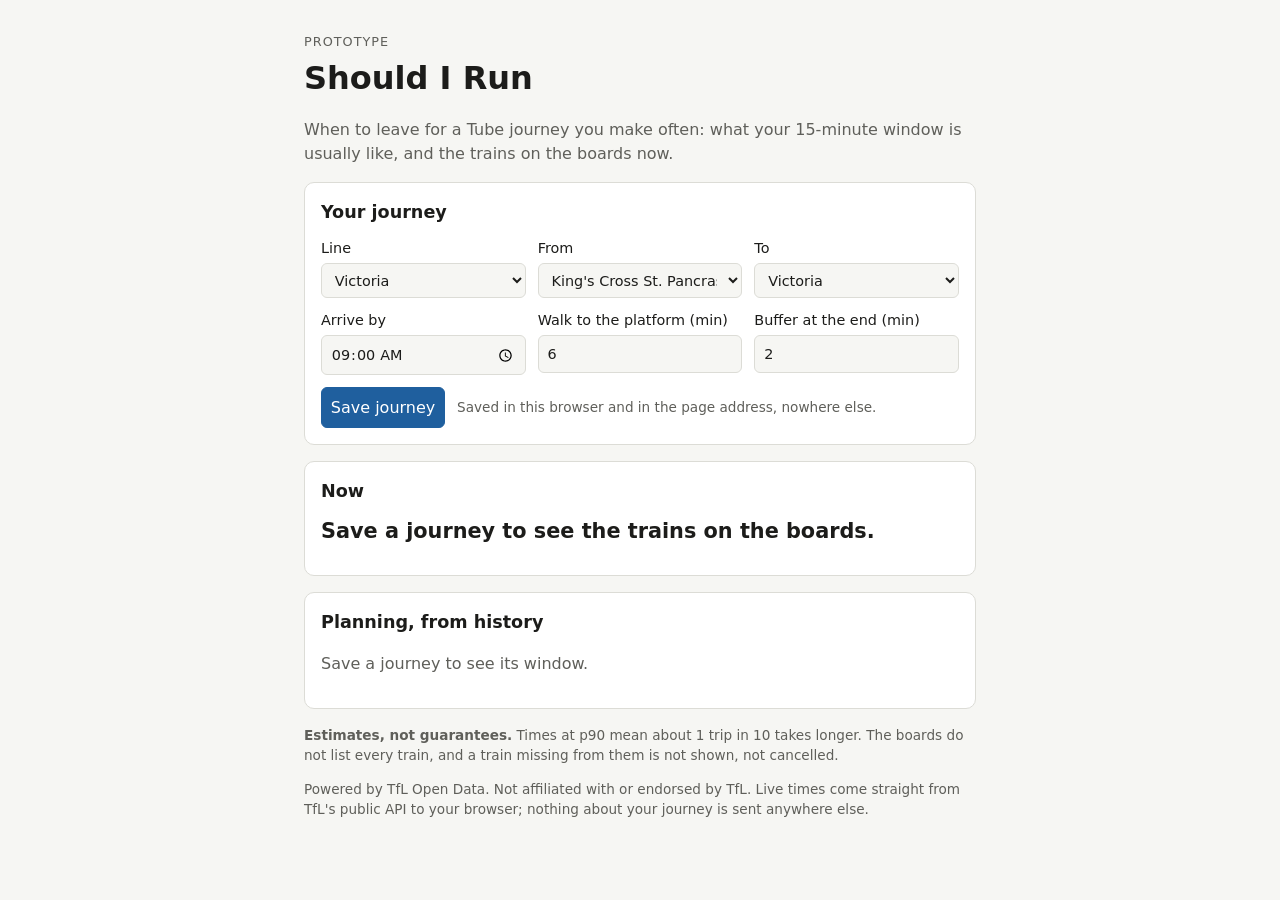
==== web/should-i-run/index.html @ 5e375de9 "feat(web): add the Should I Run prototype page A static page on its own origin: the journey lives in" ====
<!doctype html>
<html lang="en-GB">
  <head>
    <meta charset="utf-8" />
    <meta name="viewport" content="width=device-width, initial-scale=1" />
    <!--
      Its own origin (ADR-018): the only network calls are TfL's public
      arrivals API, with no key, and the published planning files.
    -->
    <meta
      http-equiv="Content-Security-Policy"
      content="default-src 'none'; script-src 'self'; style-src 'self'; img-src 'self'; connect-src https://api.tfl.gov.uk https://data.karshvashi.com; base-uri 'none'; form-action 'none'"
    />
    <meta name="referrer" content="no-referrer" />
    <title>Should I Run</title>
    <meta name="description" content="When to leave for a Tube journey: history for your 15-minute window, and the trains on the boards now." />
    <link rel="stylesheet" href="style.css" />
    <script type="module" src="app.mjs"></script>
  </head>
  <body>
    <header class="masthead">
      <p class="kicker">Prototype</p>
      <h1>Should I Run</h1>
      <p class="lede">When to leave for a Tube journey you make often: what your 15-minute window is usually like, and the trains on the boards now.</p>
    </header>

    <main>
      <section class="card" aria-labelledby="journey-title">
        <h2 id="journey-title">Your journey</h2>
        <form id="journey-form" novalidate>
          <div class="grid">
            <label>Line
              <select id="line" name="line" required></select>
            </label>
            <label>From
              <select id="origin" name="origin" required></select>
            </label>
            <label>To
              <select id="destination" name="destination" required></select>
            </label>
            <label>Arrive by
              <input id="arrive-by" name="arriveBy" type="time" value="09:00" required />
            </label>
            <label>Walk to the platform (min)
              <input id="walk" name="walk" type="number" min="0" max="120" step="1" value="6" required />
            </label>
            <label>Buffer at the end (min)
              <input id="buffer" name="buffer" type="number" min="0" max="60" step="1" value="2" required />
            </label>
          </div>
          <div class="actions">
            <button type="submit">Save journey</button>
            <p class="hint">Saved in this browser and in the page address, nowhere else.</p>
          </div>
          <p id="form-error" class="error" role="alert" hidden></p>
        </form>
      </section>

      <section class="card" aria-labelledby="live-title">
        <h2 id="live-title">Now</h2>
        <div id="verdict" class="verdict" aria-live="polite">
          <p class="headline">Save a journey to see the trains on the boards.</p>
        </div>
        <ol id="trains" class="trains"></ol>
        <p id="live-stamp" class="stamp"></p>
      </section>

      <section class="card" aria-labelledby="plan-title">
        <h2 id="plan-title">Planning, from history</h2>
        <div id="plan">
          <p class="muted">Save a journey to see its window.</p>
        </div>
      </section>
    </main>

    <footer>
      <p><strong>Estimates, not guarantees.</strong> Times at p90 mean about 1 trip in 10 takes longer. The boards do not list every train, and a train missing from them is not shown, not cancelled.</p>
      <p>Powered by TfL Open Data. Not affiliated with or endorsed by TfL. Live times come straight from TfL's public API to your browser; nothing about your journey is sent anywhere else.</p>
    </footer>
  </body>
</html>
---- web/should-i-run/style.css ----
:root {
  --bg: #f6f6f3;
  --surface: #ffffff;
  --text: #1c1c1a;
  --muted: #5f5f5a;
  --border: #dcdcd6;
  --accent: #1f5f9e;
  --good: #1d6b3a;
  --warn: #8a5a00;
  --bad: #a3271f;
  --radius: 10px;
  color-scheme: light dark;
}

@media (prefers-color-scheme: dark) {
  :root {
    --bg: #121211;
    --surface: #1c1c1a;
    --text: #ecece8;
    --muted: #a5a59e;
    --border: #34342f;
    --accent: #7fb2e6;
    --good: #6cc48b;
    --warn: #e0b257;
    --bad: #f08a80;
  }
}

* {
  box-sizing: border-box;
}

body {
  margin: 0;
  background: var(--bg);
  color: var(--text);
  font: 16px/1.5 system-ui, -apple-system, "Segoe UI", Roboto, sans-serif;
}

.masthead,
main,
footer {
  max-width: 44rem;
  margin: 0 auto;
  padding: 0 16px;
}

.masthead {
  padding-top: 2rem;
}

.kicker {
  margin: 0;
  font-size: 0.8rem;
  letter-spacing: 0.08em;
  text-transform: uppercase;
  color: var(--muted);
}

h1 {
  margin: 0.2rem 0 0.5rem;
  font-size: 2rem;
}

h2 {
  margin: 0 0 0.75rem;
  font-size: 1.1rem;
}

.lede,
.muted,
.hint,
.stamp {
  color: var(--muted);
}

.card {
  background: var(--surface);
  border: 1px solid var(--border);
  border-radius: var(--radius);
  padding: 1rem;
  margin: 1rem 0;
}

.grid {
  display: grid;
  grid-template-columns: repeat(auto-fit, minmax(12rem, 1fr));
  gap: 0.75rem;
}

label {
  display: flex;
  flex-direction: column;
  gap: 0.25rem;
  font-size: 0.9rem;
}

select,
input,
button {
  font: inherit;
  padding: 0.45rem 0.55rem;
  border: 1px solid var(--border);
  border-radius: 6px;
  background: var(--bg);
  color: var(--text);
  min-width: 0;
}

button {
  background: var(--accent);
  border-color: var(--accent);
  color: #fff;
  cursor: pointer;
}

.actions {
  display: flex;
  flex-wrap: wrap;
  align-items: center;
  gap: 0.75rem;
  margin-top: 0.75rem;
}

.hint,
.stamp {
  margin: 0;
  font-size: 0.85rem;
}

.error {
  color: var(--bad);
}

.verdict .headline {
  margin: 0;
  font-size: 1.3rem;
  font-weight: 650;
}

.verdict .detail {
  margin: 0.25rem 0 0;
  color: var(--muted);
}

.verdict[data-kind="leave_now"] .headline,
.verdict[data-kind="leave_by"] .headline {
  color: var(--good);
}

.verdict[data-kind="wont_make"] .headline {
  color: var(--bad);
}

.verdict[data-kind="none_shown"] .headline,
.verdict[data-kind="none_reachable"] .headline,
.verdict[data-kind="error"] .headline {
  color: var(--warn);
}

.trains {
  list-style: none;
  padding: 0;
  margin: 0.75rem 0;
}

.trains li {
  display: flex;
  flex-wrap: wrap;
  gap: 0.25rem 0.75rem;
  padding: 0.4rem 0;
  border-top: 1px solid var(--border);
  font-variant-numeric: tabular-nums;
}

.trains .time {
  font-weight: 650;
  min-width: 3.2rem;
}

.trains .note {
  color: var(--muted);
}

.stats {
  display: grid;
  grid-template-columns: repeat(auto-fit, minmax(10rem, 1fr));
  gap: 0.5rem 1rem;
  margin: 0.75rem 0 0;
}

.stats div {
  border-left: 3px solid var(--border);
  padding-left: 0.5rem;
}

.stats dt {
  font-size: 0.8rem;
  color: var(--muted);
}

.stats dd {
  margin: 0;
  font-weight: 600;
  font-variant-numeric: tabular-nums;
}

.leave-by {
  font-size: 1.3rem;
  font-weight: 650;
  margin: 0;
}

footer {
  padding-bottom: 2rem;
  font-size: 0.85rem;
  color: var(--muted);
}
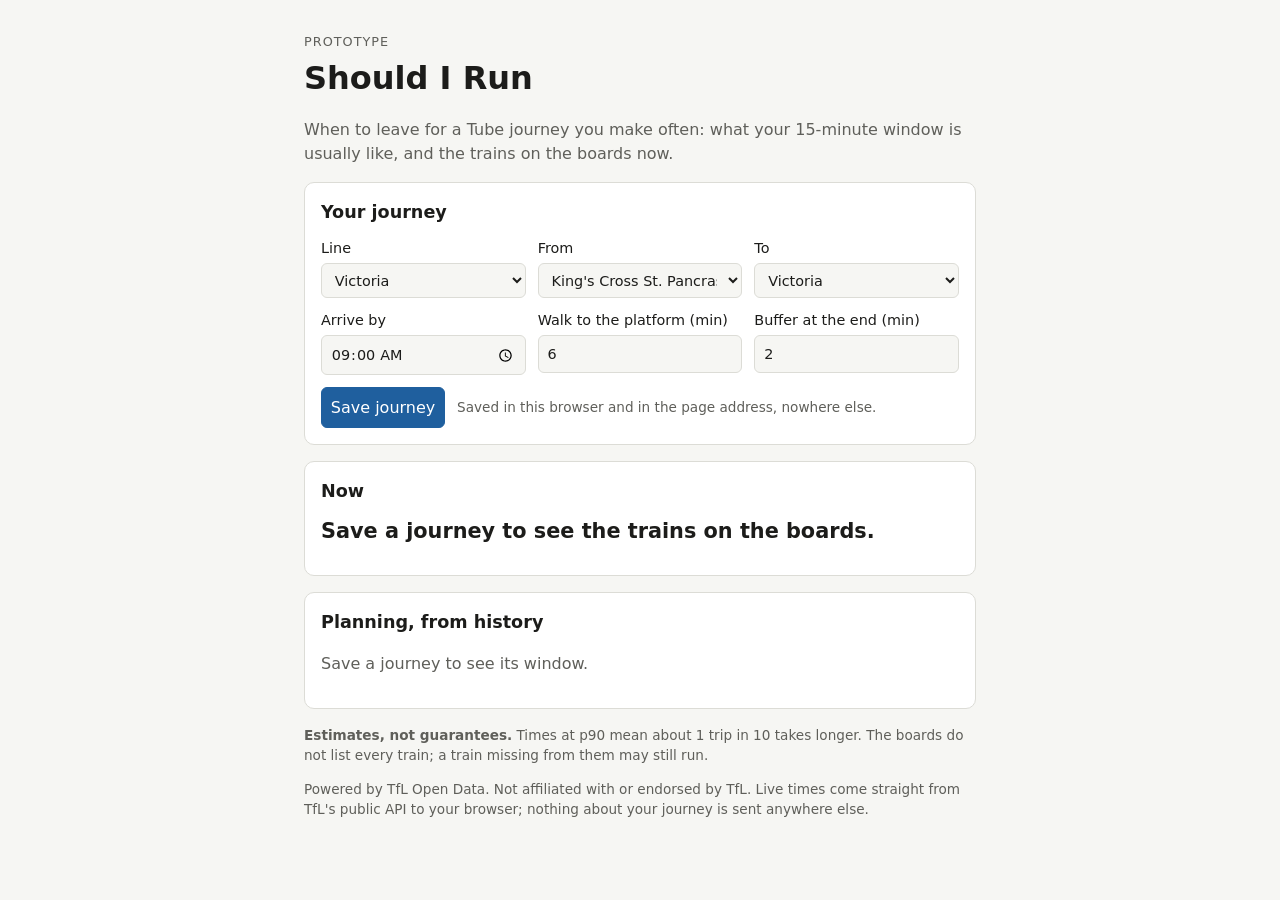
==== commit c2d79b18: "fix: count suspensions and censored waits, keep exploratory out of prod A suspension now counts as a" ====
--- a/web/should-i-run/index.html
+++ b/web/should-i-run/index.html
@@ -74,7 +74,7 @@
     </main>
 
     <footer>
-      <p><strong>Estimates, not guarantees.</strong> Times at p90 mean about 1 trip in 10 takes longer. The boards do not list every train, and a train missing from them is not shown, not cancelled.</p>
+      <p><strong>Estimates, not guarantees.</strong> Times at p90 mean about 1 trip in 10 takes longer. The boards do not list every train; a train missing from them may still run.</p>
       <p>Powered by TfL Open Data. Not affiliated with or endorsed by TfL. Live times come straight from TfL's public API to your browser; nothing about your journey is sent anywhere else.</p>
     </footer>
   </body>
